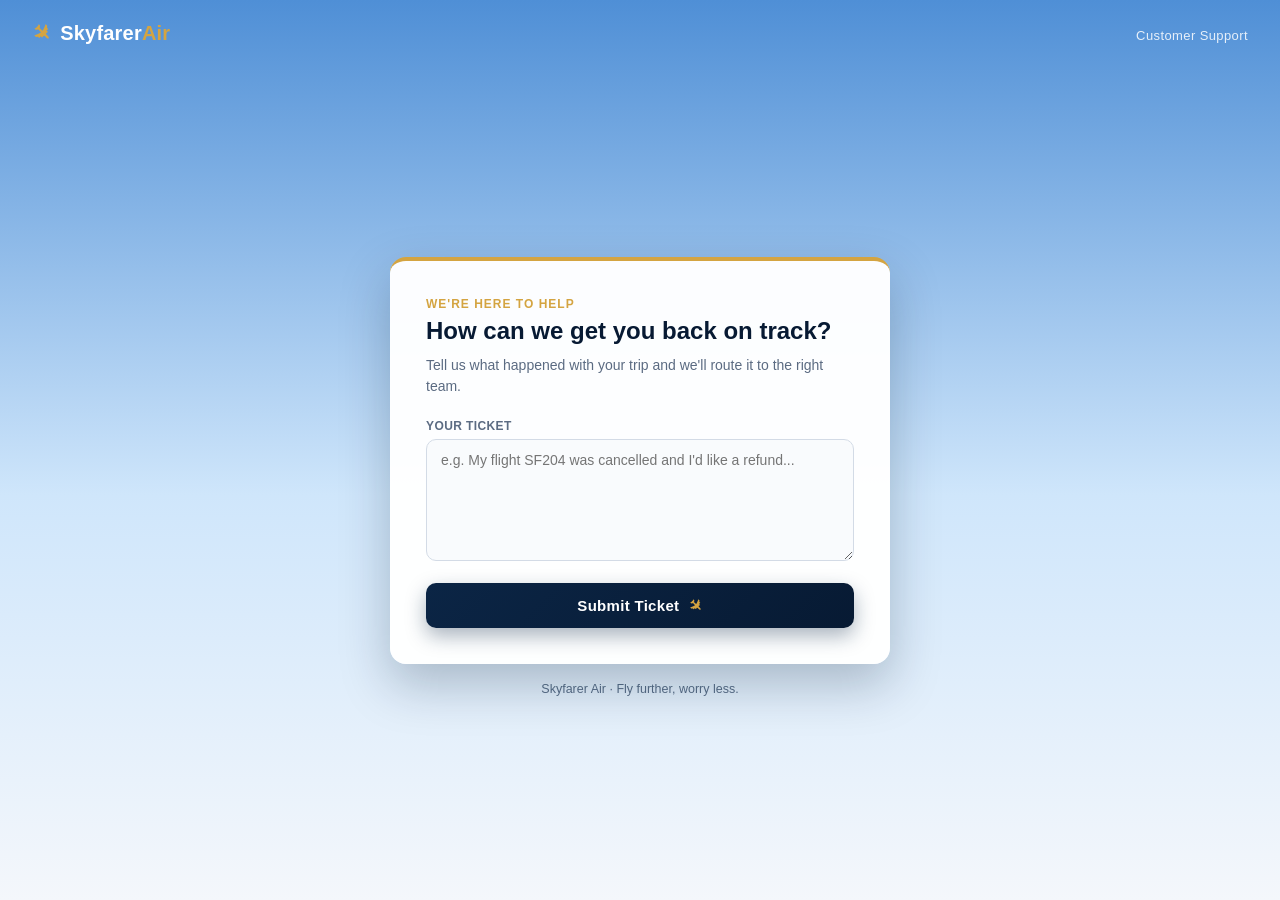
==== frontend/index.html @ f5b28235 "frontend is integrated with api's" ====
<!DOCTYPE html>
<html lang="en">
<head>
<meta charset="UTF-8">
<meta name="viewport" content="width=device-width, initial-scale=1.0">
<title>Skyfarer Air — Support</title>
<link rel="stylesheet" href="styles.css">
</head>
<body>

  <div class="sky">
    <div class="cloud cloud-1"></div>
    <div class="cloud cloud-2"></div>
    <div class="cloud cloud-3"></div>
    <div class="cloud cloud-4"></div>
    <div class="plane-trail">
      <span class="plane">✈</span>
    </div>
  </div>

  <header class="brand-bar">
    <div class="brand">
      <span class="brand-mark">✈</span>
      <span class="brand-name">Skyfarer<span class="brand-name-accent">Air</span></span>
    </div>
    <span class="brand-tagline">Customer Support</span>
  </header>

  <main class="page">
    <div class="card">
      <p class="eyebrow">We're here to help</p>
      <h1>How can we get you back on track?</h1>
      <p class="subtitle">Tell us what happened with your trip and we'll route it to the right team.</p>

      <form id="ticket-form">
        <label for="ticket-input" class="field-label">Your ticket</label>
        <textarea
          id="ticket-input"
          placeholder="e.g. My flight SF204 was cancelled and I'd like a refund..."
          rows="6"
          required
        ></textarea>

        <button type="submit" id="submit-btn">
          <span class="btn-label">Submit Ticket</span>
          <span class="btn-icon">✈</span>
        </button>
      </form>
    </div>

    <p class="footnote">Skyfarer Air &middot; Fly further, worry less.</p>
  </main>

  <div id="notification" class="notification hidden">
    <span id="notification-message"></span>
    <button id="notification-close" aria-label="Dismiss">&times;</button>
  </div>

  <script src="script.js"></script>
</body>
</html>
---- frontend/styles.css ----
* {
  box-sizing: border-box;
}

:root {
  --navy: #0b2545;
  --navy-deep: #071a33;
  --gold: #d4a441;
  --sky-top: #4f8fd6;
  --sky-bottom: #cfe6fb;
}

html, body {
  height: 100%;
}

body {
  margin: 0;
  min-height: 100vh;
  position: relative;
  overflow-x: hidden;
  display: flex;
  flex-direction: column;
  font-family: -apple-system, BlinkMacSystemFont, "Segoe UI", Roboto, sans-serif;
  color: var(--navy);
  background: linear-gradient(180deg, var(--sky-top) 0%, var(--sky-bottom) 55%, #f4f7fb 100%);
}

/* ---------- animated sky background (clouds + plane) ---------- */

.sky {
  position: fixed;
  inset: 0;
  overflow: hidden;
  z-index: 0;
  pointer-events: none;
}

.cloud {
  position: absolute;
  background: #fff;
  opacity: 0.75;
  border-radius: 50%;
  filter: blur(0.5px);
}

.cloud::before,
.cloud::after {
  content: "";
  position: absolute;
  background: inherit;
  border-radius: 50%;
}

.cloud-1 {
  width: 120px;
  height: 40px;
  top: 12%;
  left: -20%;
  animation: drift 38s linear infinite;
}
.cloud-1::before { width: 60px; height: 60px; top: -30px; left: 15px; }
.cloud-1::after  { width: 50px; height: 50px; top: -20px; left: 60px; }

.cloud-2 {
  width: 90px;
  height: 32px;
  top: 25%;
  left: -25%;
  animation: drift 52s linear infinite;
  animation-delay: -12s;
}
.cloud-2::before { width: 46px; height: 46px; top: -22px; left: 10px; }
.cloud-2::after  { width: 38px; height: 38px; top: -16px; left: 46px; }

.cloud-3 {
  width: 150px;
  height: 46px;
  top: 6%;
  left: -30%;
  animation: drift 65s linear infinite;
  animation-delay: -30s;
  opacity: 0.55;
}
.cloud-3::before { width: 70px; height: 70px; top: -35px; left: 20px; }
.cloud-3::after  { width: 56px; height: 56px; top: -24px; left: 78px; }

.cloud-4 {
  width: 70px;
  height: 26px;
  top: 33%;
  left: -20%;
  animation: drift 44s linear infinite;
  animation-delay: -5s;
  opacity: 0.6;
}
.cloud-4::before { width: 34px; height: 34px; top: -16px; left: 8px; }
.cloud-4::after  { width: 28px; height: 28px; top: -12px; left: 34px; }

@keyframes drift {
  from { transform: translateX(0); }
  to   { transform: translateX(140vw); }
}

.plane-trail {
  position: absolute;
  top: 16%;
  left: -10%;
  animation: fly 26s linear infinite;
}

.plane-trail .plane {
  display: inline-block;
  font-size: 22px;
  color: #ffffff;
  text-shadow: 0 2px 6px rgba(0, 0, 0, 0.25);
}

@keyframes fly {
  from { transform: translateX(0) translateY(0); }
  to   { transform: translateX(130vw) translateY(-30px); }
}

/* ---------- brand bar ---------- */

.brand-bar {
  position: relative;
  z-index: 1;
  display: flex;
  align-items: baseline;
  justify-content: space-between;
  padding: 20px 32px;
  color: #fff;
}

.brand {
  display: flex;
  align-items: center;
  gap: 10px;
  font-size: 20px;
  font-weight: 700;
  letter-spacing: 0.2px;
}

.brand-mark {
  transform: rotate(45deg);
  display: inline-block;
  color: var(--gold);
  font-size: 22px;
}

.brand-name-accent {
  color: var(--gold);
  font-weight: 700;
}

.brand-tagline {
  font-size: 13px;
  opacity: 0.85;
  letter-spacing: 0.4px;
}

/* ---------- page content ---------- */

.page {
  position: relative;
  z-index: 1;
  flex: 1;
  display: flex;
  flex-direction: column;
  align-items: center;
  justify-content: center;
  padding: 24px;
}

.card {
  background: rgba(255, 255, 255, 0.97);
  border-radius: 16px;
  box-shadow: 0 20px 50px rgba(7, 26, 51, 0.25);
  padding: 36px;
  width: 100%;
  max-width: 500px;
  border-top: 4px solid var(--gold);
}

.eyebrow {
  margin: 0 0 6px;
  font-size: 12px;
  font-weight: 700;
  letter-spacing: 1px;
  text-transform: uppercase;
  color: var(--gold);
}

h1 {
  margin: 0 0 10px;
  font-size: 24px;
  color: var(--navy-deep);
}

.subtitle {
  margin: 0 0 22px;
  color: #5b6b82;
  font-size: 14px;
  line-height: 1.5;
}

.field-label {
  display: block;
  font-size: 12px;
  font-weight: 600;
  color: #5b6b82;
  margin-bottom: 6px;
  text-transform: uppercase;
  letter-spacing: 0.4px;
}

textarea {
  width: 100%;
  padding: 12px 14px;
  font-size: 14px;
  font-family: inherit;
  border: 1px solid #d3dbe6;
  border-radius: 10px;
  resize: vertical;
  min-height: 120px;
  background: #f9fbfd;
}

textarea:focus {
  outline: none;
  border-color: var(--navy);
  box-shadow: 0 0 0 3px rgba(11, 37, 69, 0.12);
  background: #fff;
}

button#submit-btn {
  margin-top: 18px;
  width: 100%;
  padding: 13px;
  font-size: 15px;
  font-weight: 700;
  letter-spacing: 0.3px;
  color: #fff;
  background: linear-gradient(135deg, var(--navy) 0%, var(--navy-deep) 100%);
  border: none;
  border-radius: 10px;
  cursor: pointer;
  display: flex;
  align-items: center;
  justify-content: center;
  gap: 10px;
  transition: transform 0.15s ease, box-shadow 0.15s ease;
  box-shadow: 0 8px 20px rgba(11, 37, 69, 0.35);
}

button#submit-btn:hover:not(:disabled) {
  transform: translateY(-1px);
  box-shadow: 0 10px 24px rgba(11, 37, 69, 0.4);
}

button#submit-btn:disabled {
  background: #93a2b8;
  box-shadow: none;
  cursor: not-allowed;
  transform: none;
}

.btn-icon {
  transform: rotate(45deg);
  color: var(--gold);
  font-size: 16px;
}

.footnote {
  margin-top: 18px;
  font-size: 12.5px;
  color: rgba(11, 37, 69, 0.65);
  text-align: center;
}

/* ---------- notification toast ---------- */

.notification {
  position: fixed;
  top: 24px;
  left: 50%;
  transform: translateX(-50%);
  z-index: 10;
  display: flex;
  align-items: center;
  gap: 12px;
  padding: 14px 18px;
  border-radius: 10px;
  font-size: 14px;
  font-weight: 500;
  box-shadow: 0 4px 16px rgba(0, 0, 0, 0.18);
  max-width: 90%;
  transition: opacity 0.2s ease, transform 0.2s ease;
}

.notification.hidden {
  opacity: 0;
  pointer-events: none;
  transform: translateX(-50%) translateY(-12px);
}

.notification.success {
  background: #e6f6ec;
  color: #1a7a3f;
  border: 1px solid #b6e5c6;
}

.notification.warning {
  background: #fff6e0;
  color: #8a6300;
  border: 1px solid #f2dd9a;
}

.notification.error {
  background: #fdeaea;
  color: #b3261e;
  border: 1px solid #f5c2c0;
}

.notification button#notification-close {
  background: none;
  border: none;
  font-size: 18px;
  line-height: 1;
  cursor: pointer;
  color: inherit;
  opacity: 0.6;
}

.notification button#notification-close:hover {
  opacity: 1;
}

@media (max-width: 480px) {
  .brand-bar {
    padding: 16px 20px;
  }
  .card {
    padding: 26px 22px;
  }
}
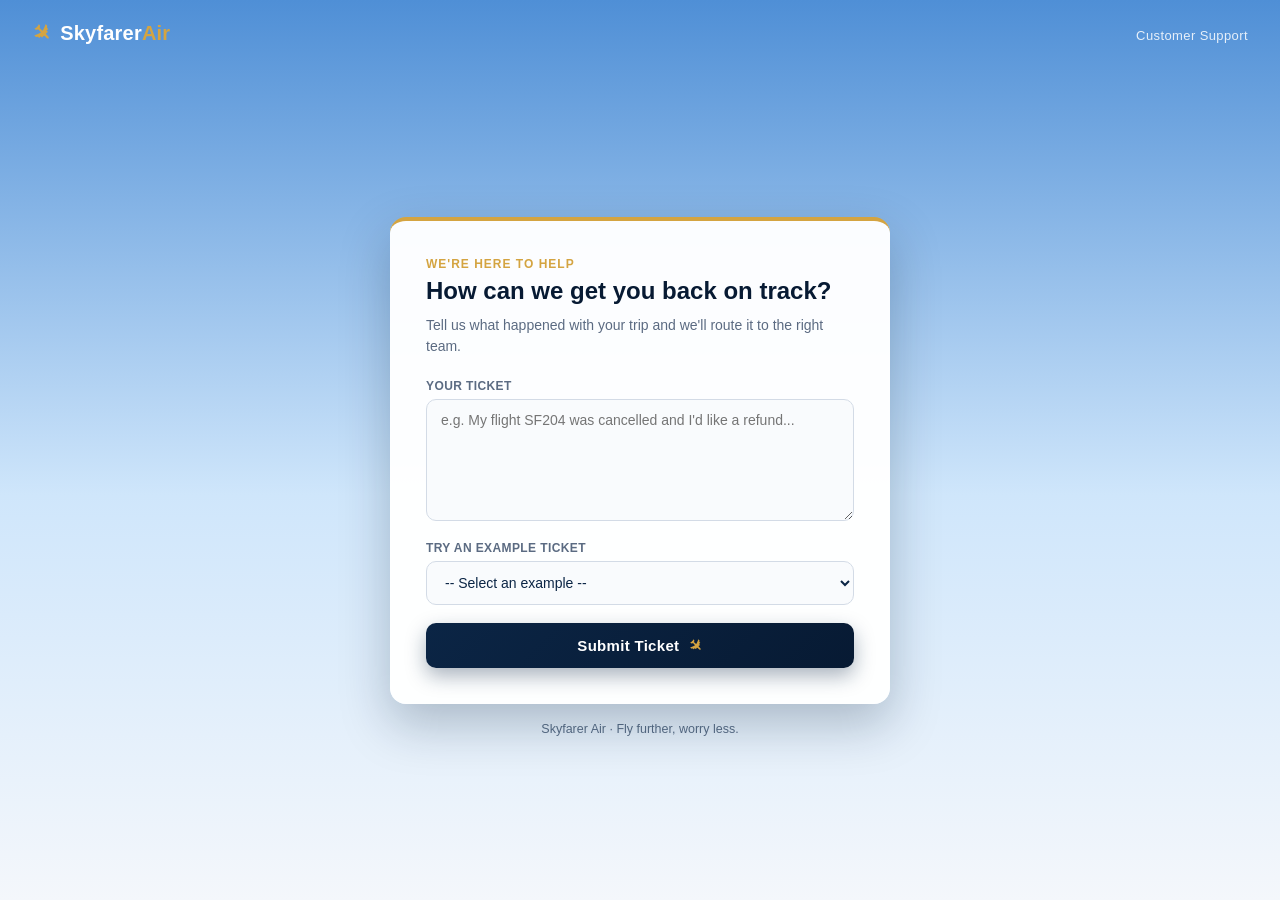
==== commit dfbc12cb: "Manual and AI performace tracker added" ====
--- a/frontend/index.html
+++ b/frontend/index.html
@@ -41,6 +41,11 @@
           required
         ></textarea>
 
+        <label for="test-ticket-select" class="field-label">Try an example ticket</label>
+        <select id="test-ticket-select">
+          <option value="">-- Select an example --</option>
+        </select>
+
         <button type="submit" id="submit-btn">
           <span class="btn-label">Submit Ticket</span>
           <span class="btn-icon">✈</span>
@@ -56,6 +61,7 @@
     <button id="notification-close" aria-label="Dismiss">&times;</button>
   </div>
 
+  <script src="test-tickets.js"></script>
   <script src="script.js"></script>
 </body>
 </html>
--- a/frontend/styles.css
+++ b/frontend/styles.css
@@ -228,6 +228,28 @@
 }
 
 textarea:focus {
+  outline: none;
+  border-color: var(--navy);
+  box-shadow: 0 0 0 3px rgba(11, 37, 69, 0.12);
+  background: #fff;
+}
+
+label[for="test-ticket-select"] {
+  margin-top: 16px;
+}
+
+select#test-ticket-select {
+  width: 100%;
+  padding: 12px 14px;
+  font-size: 14px;
+  font-family: inherit;
+  border: 1px solid #d3dbe6;
+  border-radius: 10px;
+  background: #f9fbfd;
+  color: var(--navy);
+}
+
+select#test-ticket-select:focus {
   outline: none;
   border-color: var(--navy);
   box-shadow: 0 0 0 3px rgba(11, 37, 69, 0.12);
